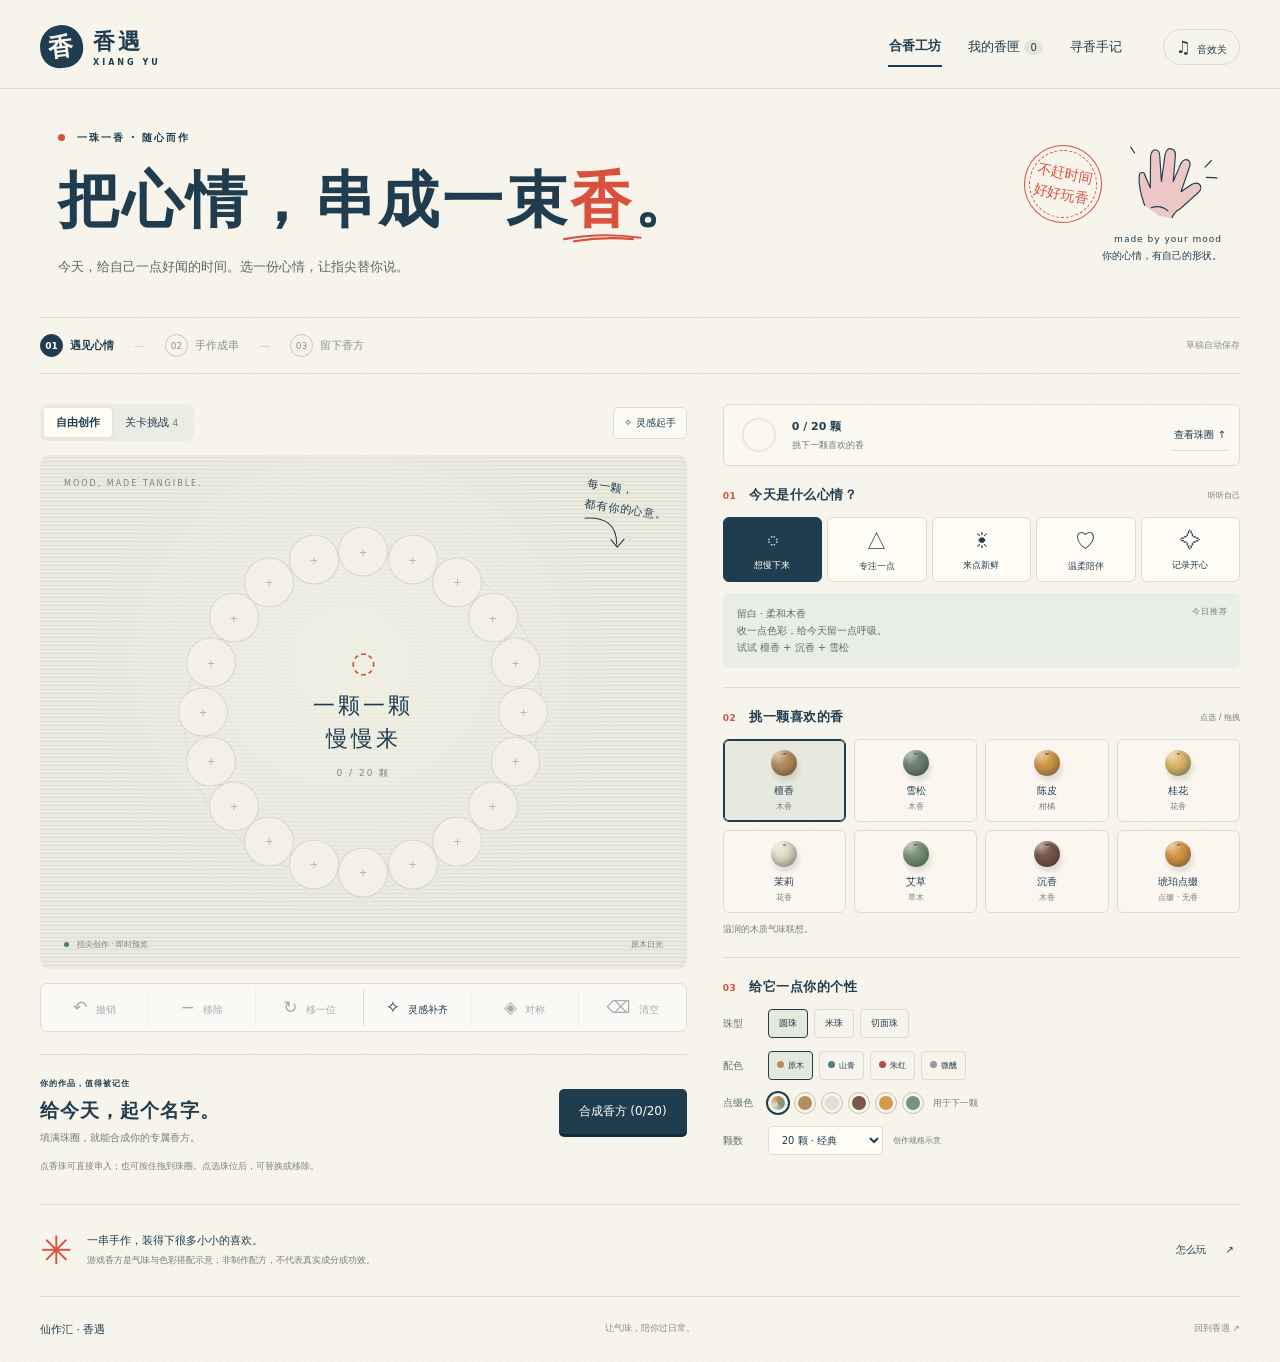
==== game/index.html @ 95a266de "Add files via upload" ====
<!doctype html>
<html lang="zh-CN">
<head>
<meta charset="UTF-8"><meta name="viewport" content="width=device-width, initial-scale=1, viewport-fit=cover">
<meta name="xiangyu-app" content="game-v1.3"><meta name="theme-color" content="#203d50"><meta name="description" content="香遇合香工坊：选一份心情，亲手串出你的香气。可玩的合香珠创作游戏。">
<title>香遇 · 合香工坊</title><link rel="stylesheet" href="game.css">
<script src="../offline-register.js" defer></script></head>
<body>
<header class="site-header"><a class="wordmark" href="../index.html" aria-label="返回香遇首页"><span class="brand-mark">香</span><span>香遇<small>XIANG YU</small></span></a><nav aria-label="工坊导航"><button data-action="workshop" class="nav-current">合香工坊</button><button data-action="collection">我的香匣 <span id="workCount">0</span></button><button data-action="journey">寻香手记</button></nav><button id="soundToggle" class="icon-button" aria-pressed="false" aria-label="开启音效">♫<span>音效关</span></button></header>
<main>
<section class="intro"><div><p class="eyebrow"><span></span> 一珠一香 · 随心而作</p><h1>把心情，<br>串成一束<span class="title-scent">香<svg viewBox="0 0 115 14" aria-hidden="true"><path d="M3 10Q55 0 112 8M17 13Q61 6 101 10"/></svg></span>。</h1><p class="intro-copy">今天，给自己一点好闻的时间。<br>选一份心情，让指尖替你说。</p></div><div class="intro-side"><span class="round-stamp">不赶时间<br>好好玩香</span><div class="hand-doodle" aria-hidden="true"><svg viewBox="0 0 180 120"><path d="M45 106q-16-30-17-48q-1-8 7-7l15 24-8-53q-1-13 8-13q6 0 8 12l9 40-1-46q1-13 9-12q9 0 9 14l3 41 8-32q4-11 12-8q6 3 3 15l-7 40 16-15q9-7 15-1q5 7-5 17l-21 26q-17 14-14 31M57 108q15-8 29 1"/><path d="M137 25l9-13m-4 30 18-2M14 20l-8-9"/></svg></div><p>made by your mood<br><strong>你的心情，有自己的形状。</strong></p></div></section>
<div class="step-line" aria-label="制作步骤"><span id="step1" class="active"><i>01</i> 遇见心情</span><b>—</b><span id="step2"><i>02</i> 手作成串</span><b>—</b><span id="step3"><i>03</i> 留下香方</span><small id="saveStatus" role="status">草稿自动保存</small></div>
<section class="workshop" id="workshop">
<div class="studio-column">
<div class="mode-bar"><div class="segmented"><button id="freeMode" aria-pressed="true">自由创作</button><button data-action="journey">关卡挑战 <span>4</span></button></div><button data-action="patterns" class="pattern-launch">✧ 灵感起手</button></div>
<div class="bracelet-stage" id="stage"><div class="paper-label">MOOD, MADE TANGIBLE.</div><div class="stage-orbit" aria-hidden="true"></div><span class="stage-note">每一颗，<br>都有你的心意。<svg viewBox="0 0 65 45" aria-hidden="true"><path d="M3 5q42-9 47 29m-9-6 10 9 8-12"/></svg></span><div id="bracelet" class="bracelet" role="group" aria-label="手串串珠区"></div><div class="ring-center"><span id="centerIcon">✳</span><strong id="centerTitle">一颗一颗<br>慢慢来</strong><span id="beadCount">0 / 20 颗</span></div><div class="stage-footer"><span><i></i> 指尖创作 · 即时预览</span><span id="paletteLabel">自然木色</span></div><div id="dragGhost" hidden></div></div>
<div class="studio-toolbar" aria-label="串珠工具"><button id="undoButton" title="撤销上一步">↶ <span>撤销</span></button><button id="removeButton" title="移除选中的香珠">− <span>移除</span></button><button id="rotateButton" title="顺时针移一位">↻ <span>移一位</span></button><button id="fillButton">✧ <span>灵感补齐</span></button><button id="mirrorButton" title="将右半圈复制到左边，含空位，可撤销">◈ <span>对称</span></button><button id="clearButton">⌫ <span>清空</span></button></div>
<div id="challengePanel" class="challenge-panel" hidden></div>
<div class="make-card"><div><p class="eyebrow">你的作品，值得被记住</p><h3 id="pieceTitle">给今天，起个名字。</h3><p id="pieceInfo">填满珠圈，就能合成你的专属香方。</p></div><button class="primary" id="synthesizeButton">合成香方 <span>↗</span></button></div>
<p class="studio-help">点香珠可直接串入；也可按住拖到珠圈。点选珠位后，可替换或移除。</p>
</div>
<aside class="ingredients-panel"><div id="liveString" class="live-string" aria-label="串珠实时进度"></div>
<section class="control-section"><div class="section-heading"><h2><em>01</em> 今天是什么心情？</h2><span>听听自己</span></div><div id="moodOptions" class="mood-options"></div><div class="recommendation" id="recommendation"></div></section>
<section class="control-section"><div class="section-heading"><h2><em>02</em> 挑一颗喜欢的香</h2><span>点选 / 拖拽</span></div><div id="beadOptions" class="bead-options"></div><p id="activeBeadInfo" class="material-note"></p></section>
<section class="control-section finish-options"><div class="section-heading"><h2><em>03</em> 给它一点你的个性</h2></div><div class="option-row"><span class="option-label">珠型</span><div id="shapeOptions" class="small-options"></div></div><div class="option-row"><span class="option-label">配色</span><div id="paletteOptions" class="small-options palette-options"></div></div><div class="option-row color-row"><span class="option-label">点缀色</span><div id="colorOptions" class="color-options"></div><span class="tiny">用于下一颗</span></div><div class="option-row"><label for="sizeSelect" class="option-label">颗数</label><select id="sizeSelect"><option value="16">16 颗 · 轻巧</option><option value="20" selected>20 颗 · 经典</option><option value="24">24 颗 · 丰富</option></select><small>创作规格示意</small></div></section>
</aside>
</section>
<section class="bottom-note"><span class="small-flower">✳</span><p>一串手作，装得下很多小小的喜欢。<br><small>游戏香方是气味与色彩搭配示意，非制作配方，不代表真实成分或功效。</small></p><button data-action="guide">怎么玩 <span>↗</span></button></section>
</main>
<footer><span>仙作汇 · 香遇</span><span>让气味，陪你过日常。</span><a href="../index.html">回到香遇 ↗</a></footer>
<div class="toast" id="toast" role="status" aria-live="polite"></div>
<dialog id="modal" aria-labelledby="modalTitle"><div class="dialog-top"><span class="eyebrow">XIANG YU · 合香工坊</span><button class="close-button" id="closeModal" aria-label="关闭弹窗">×</button></div><div id="modalContent"></div></dialog>
<script type="module" src="app.js"></script>
</body></html>
---- game/game.css ----
:root{--ink:#203d50;--muted:#728078;--paper:#f7f4eb;--line:#dddcd0;--red:#d9503e;--yellow:#efc457;--pink:#edc7c5;--teal:#447f78;--blue:#dce7e7;--sans:ui-sans-serif,system-ui,-apple-system,'PingFang SC','Microsoft YaHei',sans-serif;--serif:'Songti SC','Noto Serif CJK SC','STSong',serif}*{box-sizing:border-box}body{margin:0;color:var(--ink);background:var(--paper);font-family:var(--sans);font-size:14px;-webkit-tap-highlight-color:transparent;background-image:radial-gradient(#9b958214 .7px,transparent .7px);background-size:7px 7px}button,input,select{font:inherit;color:inherit}button,a,select{touch-action:manipulation}button{cursor:pointer;border:0;background:none}button:focus-visible,a:focus-visible,input:focus-visible,select:focus-visible{outline:3px solid var(--teal);outline-offset:4px}button:disabled{opacity:.4;cursor:not-allowed}a{color:inherit;text-decoration:none}button{transition:background .18s,transform .18s,color .18s}button:hover:not(:disabled):not(.slot){transform:translateY(-1px)}[hidden]{display:none!important}.site-header{max-width:1280px;margin:auto;padding:25px 40px 20px;display:flex;align-items:center;gap:40px;border-bottom:1px solid var(--line)}.wordmark{display:flex;gap:10px;align-items:center;font-size:22px;font-weight:700;letter-spacing:3px}.wordmark small{display:block;font-size:8px;letter-spacing:3px;margin-top:1px}.brand-mark{display:grid;place-items:center;background:var(--ink);color:var(--paper);font-family:var(--serif);font-size:25px;width:43px;height:43px;border-radius:50% 50% 45% 45%;transform:rotate(-7deg)}nav{display:flex;gap:25px;margin-left:auto}nav button{font-size:13px;padding:10px 1px}nav .nav-current{border-bottom:2px solid var(--ink);font-weight:700}nav span{background:#e6e5db;border-radius:20px;padding:2px 6px;font-size:10px}.icon-button{border:1px solid var(--line);border-radius:30px;min-height:36px;padding:0 12px;font-size:17px;white-space:nowrap}.icon-button span{font-size:10px;margin-left:6px}.icon-button[aria-pressed=true]{background:var(--ink);color:white}main{max-width:1280px;padding:0 40px;margin:auto}.intro{display:flex;justify-content:space-between;align-items:center;padding:42px 18px 38px}.eyebrow{font-size:10px;font-weight:600;letter-spacing:2px;margin:0 0 18px;text-transform:uppercase}.eyebrow>span{display:inline-block;height:7px;width:7px;background:var(--red);border-radius:50%;margin-right:7px}h1{font-size:clamp(42px,4.8vw,64px);line-height:1.2;letter-spacing:3px;margin:0;font-weight:750}h1 br{display:none}.title-scent{color:var(--red);position:relative;display:inline-block}.title-scent svg{position:absolute;bottom:-7px;left:-12%;width:126%;height:14px;fill:none;stroke:var(--red);stroke-width:3;stroke-linecap:round}.intro-copy{font-size:13px;line-height:1.9;color:#586963;margin:18px 0 0}.intro-copy br{display:none}.intro-side{display:grid;grid-template-columns:auto 100px;align-items:center;gap:3px 20px}.round-stamp{display:grid;place-items:center;border:1px solid var(--red);border-radius:50%;color:var(--red);width:78px;height:78px;transform:rotate(11deg);font-family:var(--serif);font-size:14px;line-height:1.5;text-align:center;position:relative}.round-stamp:after{content:'';position:absolute;inset:4px;border:1px dashed var(--red);border-radius:50%}.hand-doodle{width:105px;transform:rotate(9deg)}.hand-doodle svg{fill:#edc7c5;stroke:var(--ink);stroke-width:2;stroke-linecap:round;stroke-linejoin:round}.intro-side p{grid-column:1/-1;font-size:9px;letter-spacing:1px;text-align:right;line-height:1.8;margin:5px 0 0}.intro-side strong{font-size:10px;font-weight:400;letter-spacing:0}.step-line{display:flex;align-items:center;gap:20px;padding:16px 0;border-top:1px solid var(--line);border-bottom:1px solid var(--line);font-size:11px;color:#88928a}.step-line span{display:flex;align-items:center;gap:7px}.step-line span.active{color:var(--ink);font-weight:600}.step-line i{font-size:9px;font-style:normal;border:1px solid #c3c8be;width:23px;height:23px;border-radius:50%;display:grid;place-items:center}.step-line .active i{color:white;background:var(--ink);border-color:var(--ink)}.step-line b{font-weight:400;opacity:.4}.step-line small{margin-left:auto;font-size:9px}.workshop{display:grid;grid-template-columns:minmax(0,1.25fr) minmax(340px,1fr);gap:36px;padding:30px 0}.studio-column{min-width:0}.mode-bar{display:flex;align-items:center;justify-content:space-between;margin-bottom:14px}.segmented{display:flex;background:#ebece3;padding:4px;border-radius:6px;gap:1px}.segmented button{padding:7px 12px;font-size:11px;border-radius:4px}.segmented button[aria-pressed=true]{background:#fffdf5;box-shadow:0 1px 4px #203d5012;font-weight:600}.segmented span{font-size:9px;color:var(--muted)}.tiny{font-size:9px;color:var(--muted)}.bracelet-stage{position:relative;background:#e9e9dd;aspect-ratio:1.26;overflow:hidden;border-radius:9px;background-image:radial-gradient(ellipse at 48% 40%,#faf8ef80,transparent 60%),repeating-linear-gradient(0deg,transparent,transparent 3px,#615b3510 3.5px,transparent 4px)}.paper-label{position:absolute;top:24px;left:24px;font-size:8px;letter-spacing:2px;color:#7a8478}.stage-orbit{position:absolute;inset:18% 22%;border:1px solid #b9c0af48;border-radius:50%;transform:rotate(-22deg)}.bracelet{position:absolute;width:75%;aspect-ratio:1;left:12.5%;top:50%;transform:translateY(-50%);border-radius:50%;z-index:2}.bracelet:before{content:'';position:absolute;inset:17%;border:2px solid #b09c74;opacity:.6;border-radius:50%;box-shadow:0 2px 1px #fff8}.slot{position:absolute;display:grid;place-items:center;left:50%;top:50%;width:var(--d,11%);aspect-ratio:1;transform:translate(-50%,-50%);border-radius:50%;padding:0;color:#6e7a70;z-index:2;background:#f3f1e6;box-shadow:inset 0 0 0 1px #b6bcaa80;font-size:10px}.slot.empty:after{content:'+';opacity:.5}.slot.selected{outline:2px dashed var(--red);outline-offset:4px}.slot.drop-hover{outline:3px solid var(--teal);outline-offset:5px;scale:1.1}.bead-visual{display:block;width:100%;height:100%;border-radius:50%;position:relative;background:radial-gradient(circle at 29% 22%,#fff7 0,transparent 33%),radial-gradient(circle at 38% 31%,var(--bead-color) 25%,color-mix(in srgb,var(--bead-color),#1c2529 38%) 100%);box-shadow:inset -2px -3px 5px #0002,inset 1px 2px 2px #fff4,2px 5px 5px #26382922;overflow:hidden}.bead-visual:before{content:'';position:absolute;inset:0;border-radius:inherit;background:repeating-linear-gradient(63deg,transparent,transparent 2px,#34230d10 2.5px,transparent 3.5px);opacity:.75}.bead-visual:after{content:'';position:absolute;width:12%;height:9%;border-radius:50%;background:#392c2e80;top:10%;left:44%;box-shadow:0 1px 1px #fff6}.shape-oval{border-radius:46%;transform:scale(.83,1.1)}.shape-faceted{clip-path:polygon(30% 0,70% 0,100% 30%,100% 70%,70% 100%,30% 100%,0 70%,0 30%);border-radius:22%}.shape-faceted:before{background:conic-gradient(from 20deg,#fff4,transparent 15%,#0002 27%,transparent 44%,#fff3 55%,#0003 75%,#fff4)}.slot.just-added .bead-visual{animation:bead-pop .45s cubic-bezier(.2,1.5,.4,1)}@keyframes bead-pop{0%{scale:.2;translate:0 -30px;opacity:.1}65%{scale:1.13}100%{scale:1;translate:0 0;opacity:1}}.ring-center{position:absolute;left:50%;top:50%;transform:translate(-50%,-50%);text-align:center;pointer-events:none;z-index:1}.ring-center>span:first-child{display:block;font-size:29px;color:var(--red);margin-bottom:10px}.ring-center strong{font-family:var(--serif);font-weight:500;font-size:22px;line-height:1.5;letter-spacing:3px}.ring-center>span:last-child{display:block;font-size:9px;letter-spacing:2px;margin-top:12px;color:#7e887b}.stage-note{position:absolute;right:20px;top:25px;transform:rotate(8deg);font-family:var(--serif);font-size:11px;line-height:1.8;letter-spacing:1px}.stage-note svg{display:block;width:49px;fill:none;stroke:var(--ink);stroke-width:1.4}.stage-footer{position:absolute;bottom:19px;left:24px;right:24px;display:flex;justify-content:space-between;font-size:8px;color:#7d8678}.stage-footer i{display:inline-block;width:5px;height:5px;background:var(--teal);border-radius:50%;margin-right:5px}.studio-toolbar{display:flex;gap:0;margin:14px 0 22px;border:1px solid var(--line);border-radius:7px;padding:5px 0;background:#fff8}.studio-toolbar button{flex:1;min-height:37px;font-size:17px;white-space:nowrap}.studio-toolbar button+button{border-left:1px solid var(--line)}.studio-toolbar span{font-size:10px;margin-left:3px}.make-card{display:flex;align-items:center;justify-content:space-between;gap:10px;border-top:1px solid var(--line);padding-top:23px}.make-card .eyebrow{margin-bottom:9px;font-size:8px;letter-spacing:1px}.make-card h3{margin:0;font-size:19px;font-weight:600;letter-spacing:1px}.make-card p:last-child{margin:7px 0 0;font-size:10px;color:var(--muted)}.primary{background:var(--ink);color:#fffdf3;padding:14px 20px;border-radius:5px;font-size:12px;white-space:nowrap;box-shadow:0 3px 0 #122d3f}.primary span{margin-left:22px}.primary:hover{background:#315467}.studio-help{font-size:9px;line-height:1.7;color:#7a8479;margin:14px 0 0}.control-section{padding:0 0 19px;margin:0 0 20px;border-bottom:1px solid var(--line)}.control-section:last-child{border-bottom:0;margin-bottom:0;padding-bottom:0}.section-heading{display:flex;justify-content:space-between;align-items:center;margin-bottom:13px}.section-heading h2{font-size:13px;font-weight:600;margin:0;letter-spacing:.5px}.section-heading em{font-size:9px;font-style:normal;color:var(--red);margin-right:8px}.section-heading>span{font-size:8px;color:var(--muted)}.mood-options{display:grid;grid-template-columns:repeat(5,1fr);gap:5px}.mood-chip{border:1px solid var(--line);border-radius:6px;padding:9px 2px 8px;font-size:9px;background:#fffcf5}.mood-chip .mood-icon{display:block;font-size:21px;margin-bottom:5px;font-family:serif}.mood-chip[aria-pressed=true]{background:var(--ink);color:#fffdf2;border-color:var(--ink)}.recommendation{background:#e8eee5;padding:12px 14px;margin-top:11px;border-radius:5px;position:relative}.recommendation p{margin:0;font-size:10px;line-height:1.7;color:#596f64}.recommendation p:first-child{font-size:11px;font-weight:600;color:var(--ink);margin-bottom:3px}.recommendation .rec-tag{font-size:8px;letter-spacing:1px;color:#6c8273;position:absolute;top:13px;right:12px}.bead-options{display:grid;grid-template-columns:repeat(4,1fr);gap:8px}.bead-tile{border:1px solid var(--line);border-radius:6px;padding:10px 3px 9px;background:#fffcf580;touch-action:none;user-select:none;-webkit-user-select:none}.bead-tile[aria-pressed=true]{border-color:var(--ink);background:#e8e9de;box-shadow:inset 0 0 0 1px var(--ink)}.bead-tile>.bead-visual{height:26px;width:26px;margin:0 auto 8px}.bead-tile b{display:block;font-size:10px;font-weight:500}.bead-tile small{display:block;font-size:8px;color:var(--muted);margin-top:3px}.material-note{font-size:9px;color:var(--muted);margin:10px 0 0;min-height:15px}.option-row{display:flex;gap:10px;align-items:center;margin:13px 0}.option-label{font-size:10px;min-width:35px;color:#64756c}.small-options{display:flex;gap:6px;flex-wrap:wrap}.small-options button{font-size:9px;border:1px solid var(--line);border-radius:4px;padding:6px 10px;min-height:29px}.small-options button[aria-pressed=true]{border-color:var(--ink);background:#e5e8dd}.palette-options button{padding:6px 8px;font-size:8px}.palette-dot{width:7px;height:7px;border-radius:50%;display:inline-block;margin-right:4px}.color-options{display:flex;gap:7px}.color-options button{width:20px;height:20px;border-radius:50%;border:3px solid var(--paper);outline:1px solid #c0c6b8}.color-options button[aria-pressed=true]{outline:2px solid var(--ink)}select{border:1px solid var(--line);background:#fffcf5;border-radius:4px;font-size:10px;padding:7px 28px 7px 9px}.option-row>small{font-size:8px;color:var(--muted)}.bottom-note{border-top:1px solid var(--line);border-bottom:1px solid var(--line);display:flex;align-items:center;gap:14px;padding:23px 0}.small-flower{font-size:39px;color:var(--red)}.bottom-note p{font-size:11px;line-height:1.8;margin:0}.bottom-note small{font-size:9px;color:var(--muted)}.bottom-note button{margin-left:auto;font-size:10px;white-space:nowrap}.bottom-note button span{margin-left:16px}footer{max-width:1280px;padding:25px 40px;margin:auto;display:flex;justify-content:space-between;font-size:9px;color:#859184}footer>span:first-child{font-size:11px;color:var(--ink)}.toast{position:fixed;bottom:30px;left:50%;transform:translate(-50%,12px);opacity:0;background:var(--ink);color:white;border-radius:6px;padding:12px 20px;font-size:12px;z-index:20;transition:opacity .2s,transform .2s;max-width:90vw;text-align:center;pointer-events:none;box-shadow:0 5px 20px #0002}.toast.show{opacity:1;transform:translate(-50%,0)}dialog{border:1px solid var(--line);border-radius:13px;background:var(--paper);color:var(--ink);padding:25px;max-width:740px;width:calc(100% - 32px);max-height:90dvh;overflow-y:auto;box-shadow:0 20px 70px #102a3840}dialog::backdrop{background:#172d3f80;backdrop-filter:blur(5px)}.dialog-top{display:flex;justify-content:space-between;align-items:center;margin-bottom:20px}.dialog-top .eyebrow{margin:0;font-size:8px}.close-button{font-size:27px;padding:0 5px;line-height:1}.dialog-title{font-family:var(--serif);font-size:30px;margin:0 0 8px}.dialog-copy{font-size:11px;line-height:1.8;color:var(--muted);margin:0 0 22px}.result-layout{display:grid;grid-template-columns:1fr 1fr;gap:24px}.artwork-preview{display:block;width:100%;border:1px solid var(--line);border-radius:5px;box-shadow:0 7px 15px #203d5010}.name-input{width:100%;background:#fff9;border:1px solid var(--line);border-radius:5px;font-size:15px;padding:11px;margin:8px 0 15px}.field-label{font-size:10px}.recipe-row{display:flex;justify-content:space-between;gap:10px;font-size:11px;padding:8px 0;border-bottom:1px solid var(--line)}.recipe-row i{display:inline-block;width:7px;height:7px;background:var(--c);border-radius:50%;margin-right:6px}.recipe-note{font-size:9px;color:var(--muted);line-height:1.8}.result-actions{display:grid;grid-template-columns:1fr 1fr;gap:8px;margin-top:20px}.result-actions button{border:1px solid var(--line);background:#fff8;border-radius:5px;padding:11px 7px;font-size:10px}.result-actions .primary{grid-column:1/-1;background:var(--ink);color:white}.result-actions .share-button{grid-column:1/-1}.challenge-list{display:grid;gap:12px}.challenge-card{border:1px solid var(--line);padding:18px;border-radius:7px;background:#fff6;display:grid;grid-template-columns:1fr auto;gap:5px 12px}.challenge-card h3{margin:0;font-size:16px;font-family:var(--serif)}.challenge-card p{margin:4px 0;font-size:10px;line-height:1.8;color:var(--muted)}.challenge-card button{grid-column:2;grid-row:1/4;align-self:center;font-size:11px;border:1px solid var(--ink);border-radius:5px;padding:9px 13px}.challenge-card.locked{opacity:.55}.challenge-card .pass-tag{font-size:9px;color:var(--teal)}.challenge-panel{margin:0 0 20px;background:#f3e6bc;padding:14px;border-radius:6px}.challenge-panel h3{font-size:12px;margin:0 0 7px}.challenge-panel p{font-size:10px;margin:4px 0;line-height:1.7}.challenge-checks{display:flex;gap:8px;flex-wrap:wrap;margin-top:7px}.challenge-checks span{font-size:9px;color:#7e7352}.challenge-checks span.ok{color:var(--teal)}.progress-track{height:3px;background:#d8c68e;margin-top:10px;border-radius:3px;overflow:hidden}.progress-track i{display:block;background:var(--teal);height:100%;transition:width .3s}.collection-grid{display:grid;grid-template-columns:repeat(2,1fr);gap:12px}.work-card{border:1px solid var(--line);border-radius:7px;background:#fff6;padding:16px;min-width:0}.work-card h3{font-family:var(--serif);margin:0 0 6px;font-size:19px;overflow-wrap:anywhere}.work-card p{font-size:10px;color:var(--muted);line-height:1.8}.work-swatches{display:flex;margin:12px 0;gap:4px;flex-wrap:wrap}.work-swatches i{width:13px;height:13px;border-radius:50%;background:var(--c);box-shadow:inset -2px -2px 3px #0003}.work-actions{display:flex;gap:8px;flex-wrap:wrap}.work-actions button{border:1px solid var(--line);border-radius:4px;padding:6px 9px;font-size:10px}.achievement-grid{display:grid;grid-template-columns:repeat(4,1fr);gap:8px;margin:20px 0}.achievement{padding:12px 5px;border:1px dashed #c6cbbf;border-radius:7px;text-align:center;font-size:9px;color:#8a9489}.achievement span{display:block;font-size:24px;margin-bottom:5px}.achievement.unlocked{background:#e6eee3;color:var(--ink);border-style:solid}.achievement small{font-size:8px;display:block;margin-top:5px}.empty-message{padding:40px 20px;text-align:center;color:var(--muted);line-height:2;font-size:12px}.guide-list{padding-left:22px;font-size:13px;line-height:2.2}.share-link{width:100%;border:1px solid var(--line);padding:8px;font-size:11px;overflow-wrap:anywhere}.dragging-body{cursor:grabbing}#dragGhost{position:fixed;width:40px;height:40px;border-radius:50%;pointer-events:none;z-index:100;opacity:.85;transform:translate(-50%,-50%);filter:drop-shadow(0 4px 5px #0003)}.synthesizing .bracelet{animation:synth 1s ease-in-out}.synthesizing .stage-orbit{animation:glow 1s ease-out}@keyframes synth{0%,100%{transform:translateY(-50%) rotate(0)}50%{transform:translateY(-50%) rotate(12deg) scale(.96)}}@keyframes glow{50%{scale:1.2;background:#efc45744;box-shadow:0 0 40px #efc45766}}.confetti{position:fixed;top:-12px;width:7px;height:12px;z-index:30;pointer-events:none;animation:fall 1.7s ease-in forwards}@keyframes fall{to{transform:translate(var(--drift),100vh) rotate(480deg);opacity:0}}.file-tools{display:flex;gap:10px;flex-wrap:wrap;margin-top:20px;border-top:1px solid var(--line);padding-top:15px}.file-tools button,.file-tools label{cursor:pointer;font-size:10px;border:1px solid var(--line);border-radius:5px;padding:9px}.file-tools label{position:relative}.file-tools input{position:absolute;inset:0;width:100%;height:100%;opacity:0;cursor:pointer;display:block}.file-tools label:focus-within{outline:3px solid var(--teal);outline-offset:3px}.modal-loading{padding:40px;text-align:center;font-size:13px}.share-badge{padding:10px 14px;background:var(--pink);font-size:10px;border-radius:5px;margin-bottom:18px}.sticky-hint{font-size:9px;color:var(--muted)}
@media(min-width:1350px){.intro{padding-top:52px;padding-bottom:44px}.bracelet-stage{aspect-ratio:1.2}.workshop{gap:45px;padding-top:34px}.control-section{margin-bottom:22px;padding-bottom:22px}.bead-tile{padding:13px 3px 10px}.bead-tile>.bead-visual{width:29px;height:29px}}
@media(max-width:920px){.site-header{padding:20px 24px;gap:20px}main{padding:0 24px}.intro{padding:30px 0}.intro-side{grid-template-columns:auto}.hand-doodle{display:none}.intro-side p{display:none}h1{font-size:43px}.workshop{gap:23px;grid-template-columns:minmax(0,1fr) minmax(310px,1fr)}.stage-note{display:none}.bracelet-stage{aspect-ratio:1}.bracelet{width:95%;left:2.5%}.make-card{display:block}.make-card .primary{margin-top:16px;width:100%;display:flex;justify-content:space-between}.studio-toolbar span{display:block;margin:1px 0;font-size:8px}.studio-toolbar button{font-size:19px}.mode-bar>.tiny{display:none}.segmented button{padding:7px 10px}.ring-center strong{font-size:18px}.step-line{gap:10px}.intro-copy br{display:block}footer{padding:23px 24px}}
@media(max-width:700px){.site-header{padding:15px 18px;gap:14px}.wordmark{font-size:19px;gap:7px}.brand-mark{width:36px;height:36px;font-size:21px}.wordmark small{font-size:6px}nav{gap:13px}nav button{font-size:10px}nav .nav-current{display:none}nav span{display:none}.icon-button{padding:0 9px;min-height:31px}.icon-button span{display:none}main{padding:0 18px}.intro{padding:27px 0 25px;align-items:flex-start}.eyebrow{font-size:8px;letter-spacing:1px;margin-bottom:13px}h1{font-size:39px;letter-spacing:2px;line-height:1.17}h1 br{display:block}.intro-copy{font-size:11px;margin-top:15px;line-height:1.85}.intro-side{padding-top:24px}.round-stamp{width:68px;height:68px;font-size:12px}.step-line{font-size:9px;padding:13px 0;gap:9px}.step-line i{width:19px;height:19px;font-size:8px}.step-line b{font-size:8px}.step-line small{font-size:8px;max-width:62px;text-align:right;line-height:1.5}.workshop{display:flex;flex-direction:column;gap:27px;padding-top:20px}.studio-column{display:contents}.mode-bar{order:0;margin-bottom:-13px}.bracelet-stage{order:1;aspect-ratio:1.1}.studio-toolbar{order:2;margin:-18px 0 0}.challenge-panel{order:3;margin:-13px 0 0}.ingredients-panel{order:4}.make-card{order:5;display:flex;align-items:center;margin-top:-10px;padding-top:22px}.make-card .primary{width:auto;display:block;margin:0;padding:13px 16px}.primary span{margin-left:14px}.make-card h3{font-size:17px}.make-card p:last-child{font-size:9px;max-width:190px;line-height:1.7}.make-card .eyebrow{font-size:7px}.studio-help{order:6;margin-top:-14px}.bracelet{width:84%;left:8%}.paper-label{top:20px;left:19px;font-size:7px}.ring-center strong{font-size:22px}.ring-center>span:first-child{font-size:26px}.stage-note{display:block;top:20px;right:16px;font-size:9px}.stage-footer{bottom:16px;left:19px;right:19px;font-size:7px}.studio-toolbar span{display:inline;margin-left:4px;font-size:9px}.studio-toolbar button{font-size:18px}.section-heading h2{font-size:13px}.section-heading>span{font-size:9px}.mood-options{gap:7px}.mood-chip{padding:11px 2px;font-size:10px}.mood-chip .mood-icon{font-size:24px;margin-bottom:6px}.recommendation{padding:13px 15px}.recommendation p{font-size:11px}.recommendation p:first-child{font-size:12px}.bead-options{gap:9px}.bead-tile{padding:14px 3px 12px}.bead-tile>.bead-visual{height:31px;width:31px;margin-bottom:9px}.bead-tile b{font-size:11px}.bead-tile small{font-size:9px}.material-note{font-size:10px;line-height:1.6}.control-section{padding-bottom:22px;margin-bottom:22px}.option-label{font-size:11px}.small-options button{font-size:10px;padding:8px 12px}.palette-options{gap:5px}.palette-options button{font-size:9px;padding:8px}.color-options{gap:10px}.color-options button{width:23px;height:23px}.option-row{gap:9px;margin:15px 0}.option-row>small{font-size:9px}select{font-size:11px}.bottom-note{gap:10px;padding:20px 0}.bottom-note p{font-size:10px}.bottom-note small{font-size:8px;display:inline-block;max-width:250px}.bottom-note button{font-size:9px}.small-flower{font-size:30px}footer{padding:23px 18px;font-size:8px;gap:8px}footer>span:first-child{font-size:10px}.result-layout{grid-template-columns:1fr;gap:20px}.artwork-preview{max-height:44vh;width:auto;max-width:100%;margin:auto}.result-actions{margin-top:16px}.collection-grid{grid-template-columns:1fr}.achievement-grid{grid-template-columns:repeat(2,1fr)}dialog{padding:19px;max-height:92dvh}.dialog-title{font-size:26px}.challenge-card{padding:14px}.challenge-card p{font-size:10px;max-width:220px}.challenge-card button{font-size:10px;padding:8px}.dialog-copy{font-size:11px}.guide-list{font-size:12px}.color-row>.tiny{margin-left:auto;font-size:8px}}
@media(max-width:360px){.site-header{gap:8px}nav{gap:8px}.step-line{gap:5px}.step-line small{max-width:50px}.mood-options{gap:4px}.small-options button{padding:7px 8px}.color-options{gap:6px}.studio-toolbar span{display:block}.make-card .primary{padding:12px}.make-card h3{font-size:15px}.stage-note{display:none}}
@media(prefers-reduced-motion:reduce){*,*:before,*:after{animation:none!important;transition:none!important;scroll-behavior:auto!important}}

/* Keep custom names inside the thread, including long Latin or CJK names. */
.ring-center{width:44%;max-width:44%}.ring-center strong{display:block;overflow-wrap:anywhere}.ring-center strong.long-name{font-size:13px;line-height:1.5;letter-spacing:1px}.achievement-grid{grid-template-columns:repeat(auto-fit,minmax(106px,1fr))}

/* v1.1: starter designs, live progress and searchable collection */
.pattern-launch{font-size:10px;border:1px solid var(--line);border-radius:5px;padding:8px 10px;background:#fff7;white-space:nowrap}
.live-string{display:flex;align-items:center;gap:9px;padding:6px 11px;margin-bottom:20px;border:1px solid var(--line);background:#faf8f0;border-radius:6px}
.mini-string{width:48px;height:48px;flex:none}.live-string strong{display:block;font-size:11px}.live-string small{display:block;font-size:9px;color:var(--muted);margin-top:5px}.live-string button{margin-left:auto;font-size:10px;border-bottom:1px solid var(--line);padding:8px 2px;white-space:nowrap}
.pattern-grid{display:grid;grid-template-columns:repeat(3,1fr);gap:12px}.pattern-card{text-align:left;border:1px solid var(--line);border-radius:8px;padding:15px;background:#fff9;position:relative}.pattern-card:nth-child(2){background:#e4eeea}.pattern-card:nth-child(3){background:#f0e4ea}.pattern-card .work-ring{display:block;width:130px;height:130px;max-width:100%;margin:5px auto 12px;float:none}.pattern-card strong{display:block;font-family:var(--serif);font-size:19px;margin:7px 0 10px}.pattern-card>span:not(.pattern-icon){font-size:10px;line-height:1.9;display:block;color:#6b7b71}.pattern-card small{font-size:9px;display:block;margin-top:14px;color:var(--teal)}.pattern-icon{font-size:21px;color:var(--red)}
.collection-controls{display:grid;grid-template-columns:1.5fr 1fr 1fr;gap:9px;margin:20px 0 12px}.collection-controls label{min-width:0}.collection-controls label>span{display:block;font-size:9px;color:var(--muted);margin-bottom:5px}.collection-controls input,.collection-controls select{width:100%;padding:10px 8px;border:1px solid var(--line);border-radius:5px;background:#fff9;font-size:11px;min-height:38px}.work-card>.work-ring{width:78px;height:78px;float:right;margin-left:8px;margin-top:-3px}.work-card-info{min-height:85px}.work-card .work-actions{clear:both;padding-top:9px}.work-card h3{font-size:17px}.work-card .work-actions button{min-height:33px}
@media(max-width:700px){.live-string{position:sticky;top:8px;z-index:5;box-shadow:0 3px 10px #203d500a}.studio-toolbar button{padding:3px 1px}.studio-toolbar span{display:block;margin-left:0;font-size:8px}.pattern-launch{font-size:10px;padding:9px}.pattern-grid{grid-template-columns:1fr}.pattern-card{display:grid;grid-template-columns:82px 1fr;gap:4px 14px;padding:14px}.pattern-card .work-ring{grid-column:1;grid-row:1/5;width:82px;height:82px;align-self:center;margin:0}.pattern-card .pattern-icon{display:none}.pattern-card strong{grid-column:2;font-size:19px;margin:0 0 3px}.pattern-card>span:not(.pattern-icon){grid-column:2;font-size:10px}.pattern-card small{grid-column:2;margin:3px 0 0}.collection-controls{grid-template-columns:1fr 1fr}.collection-controls label:first-child{grid-column:1/-1}.live-string small{font-size:9px}.live-string{margin-bottom:20px}.work-card>.work-ring{width:90px;height:90px}.work-card .work-actions button{min-height:38px}}

@media(pointer:coarse){.bead-tile{touch-action:pan-y}}
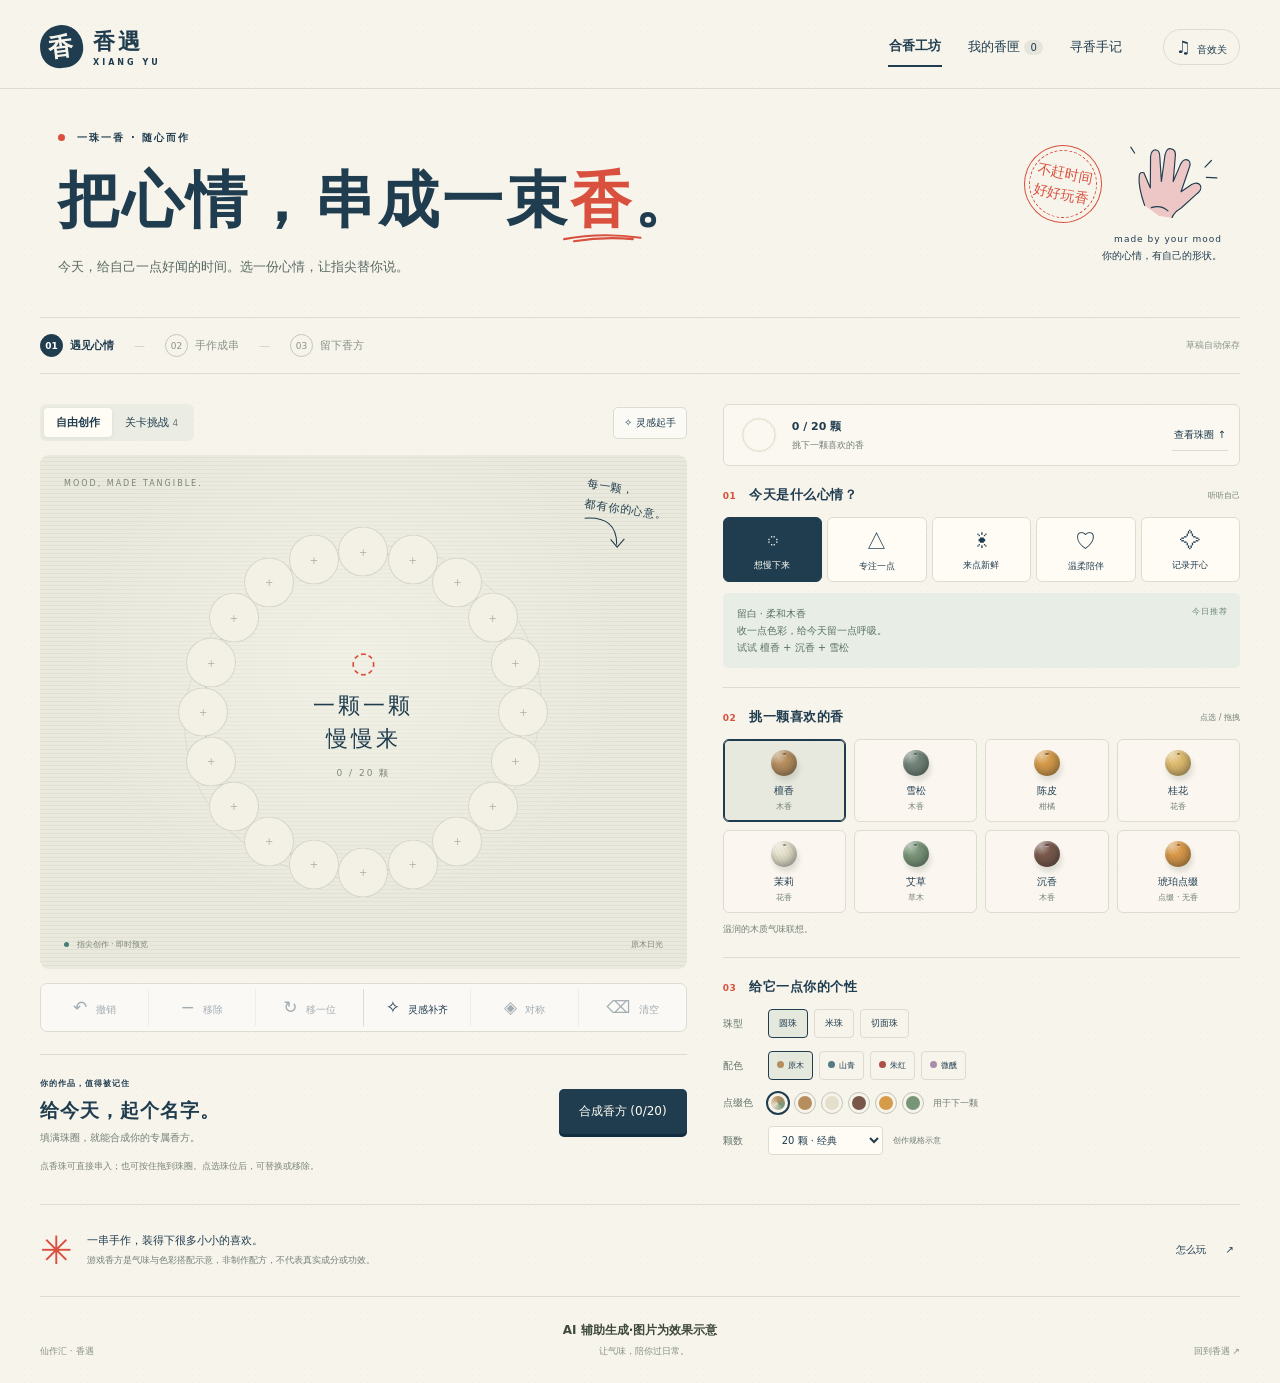
==== commit 5f0cbb80: "Add files via upload" ====
--- a/game/index.html
+++ b/game/index.html
@@ -27,7 +27,7 @@
 </section>
 <section class="bottom-note"><span class="small-flower">✳</span><p>一串手作，装得下很多小小的喜欢。<br><small>游戏香方是气味与色彩搭配示意，非制作配方，不代表真实成分或功效。</small></p><button data-action="guide">怎么玩 <span>↗</span></button></section>
 </main>
-<footer><span>仙作汇 · 香遇</span><span>让气味，陪你过日常。</span><a href="../index.html">回到香遇 ↗</a></footer>
+<footer style="flex-wrap:wrap"><span class="aigc-note" role="note" style="flex-basis:100%;text-align:center;font-size:12px;font-weight:600;color:#3f4a3d;margin-bottom:6px">AI 辅助生成·图片为效果示意</span><span>仙作汇 · 香遇</span><span>让气味，陪你过日常。</span><a href="../index.html">回到香遇 ↗</a></footer>
 <div class="toast" id="toast" role="status" aria-live="polite"></div>
 <dialog id="modal" aria-labelledby="modalTitle"><div class="dialog-top"><span class="eyebrow">XIANG YU · 合香工坊</span><button class="close-button" id="closeModal" aria-label="关闭弹窗">×</button></div><div id="modalContent"></div></dialog>
 <script type="module" src="app.js"></script>
